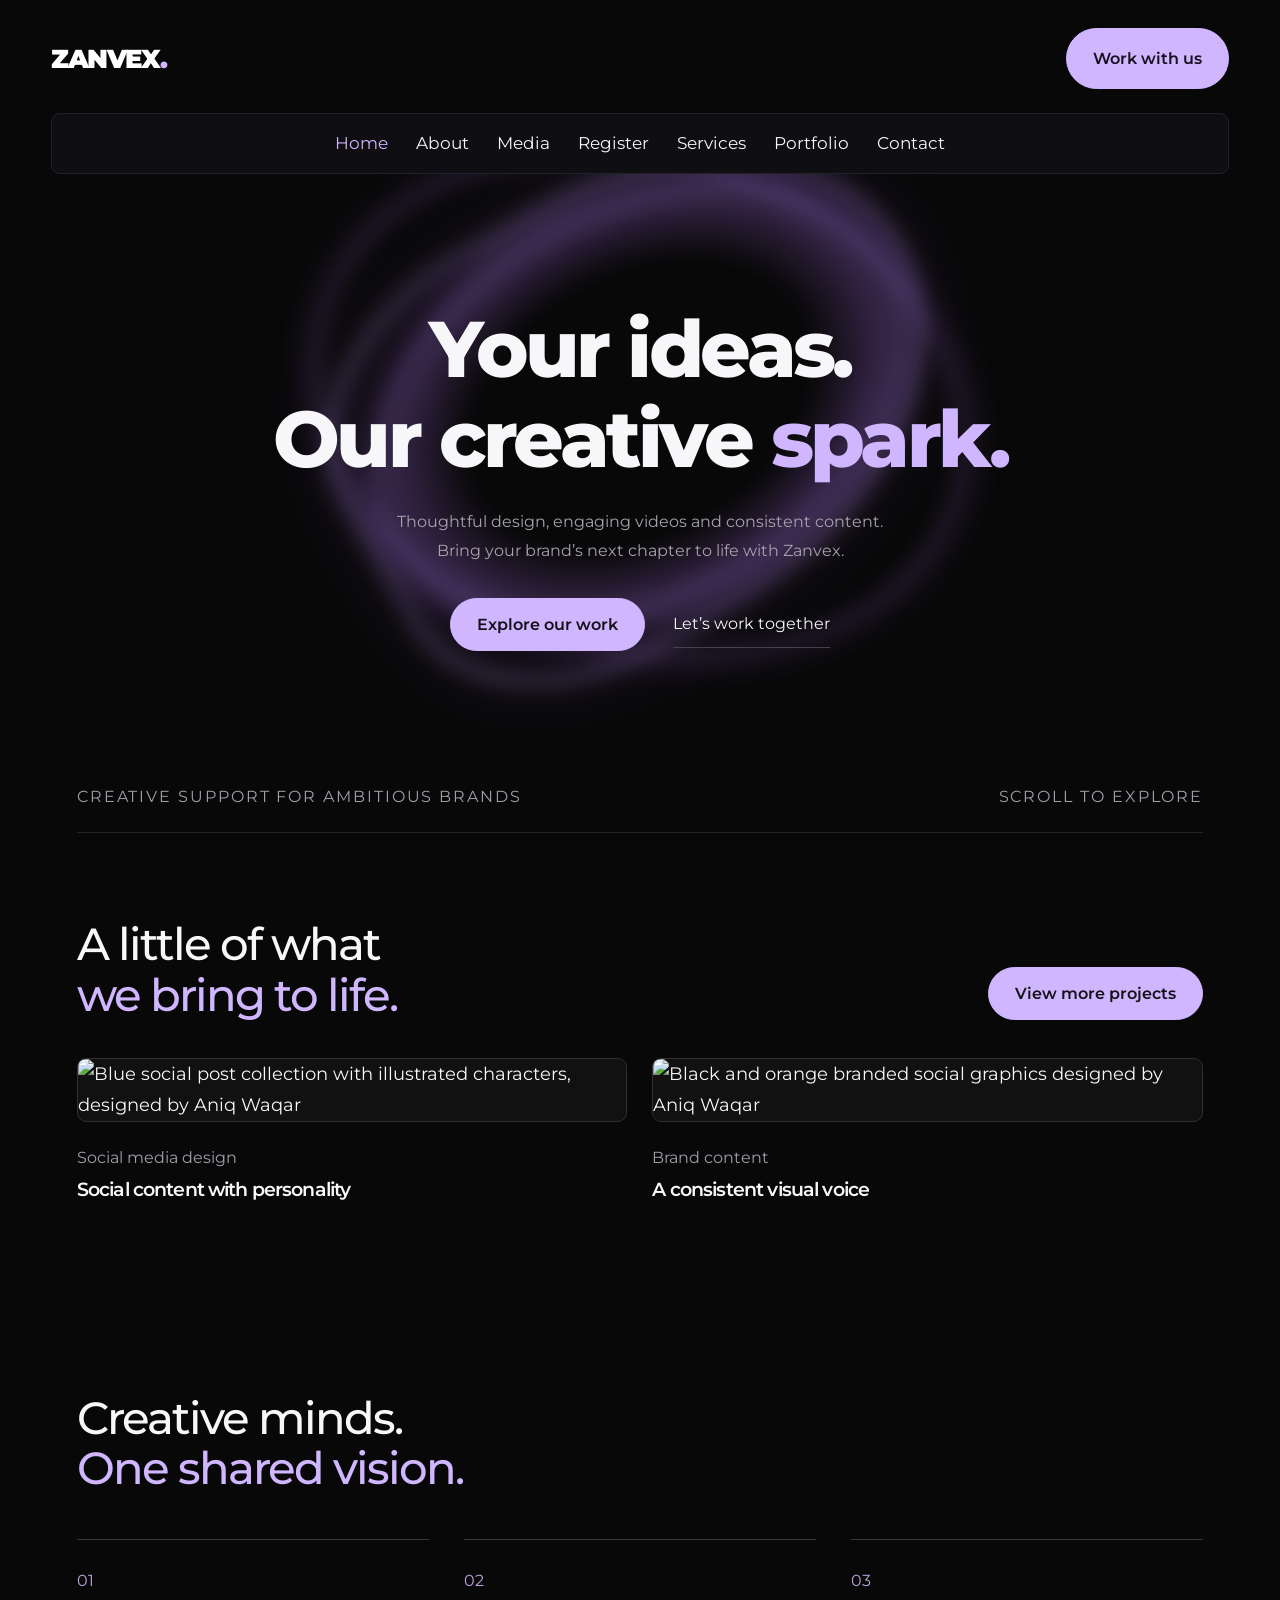
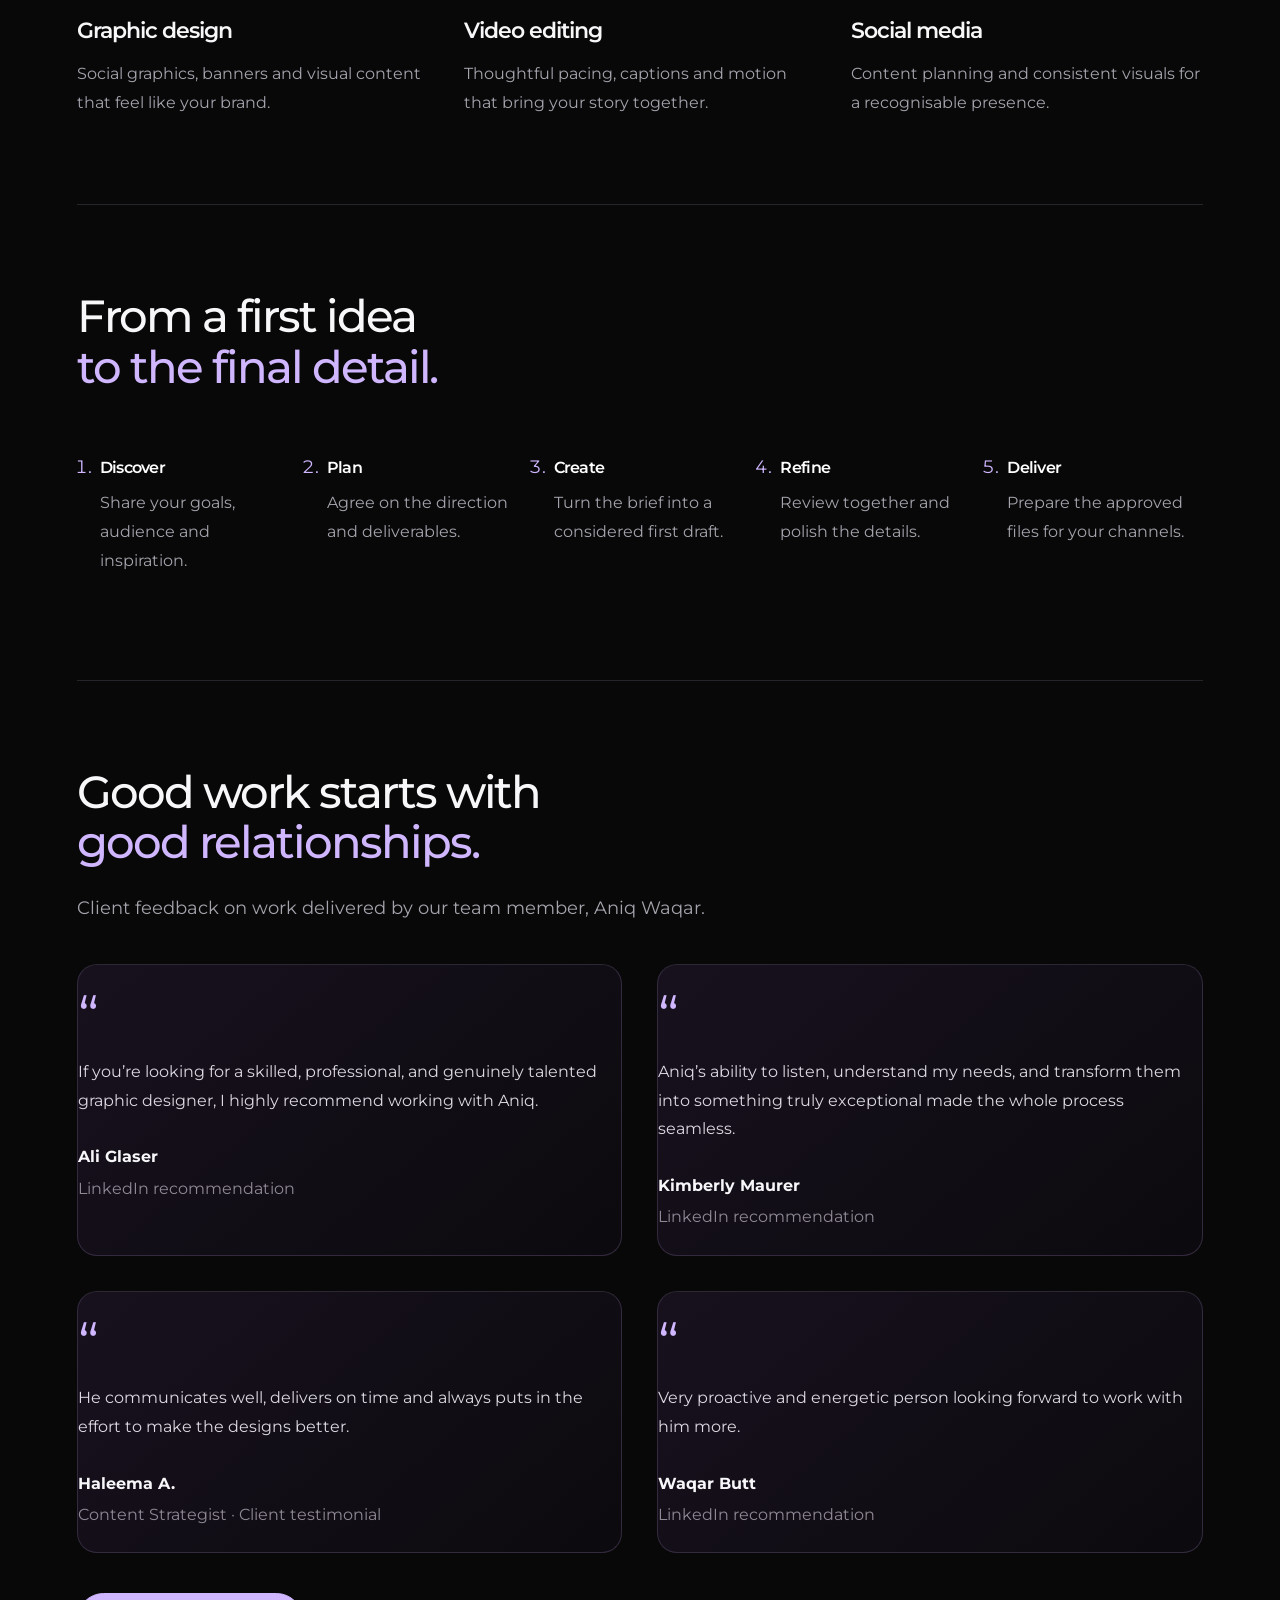
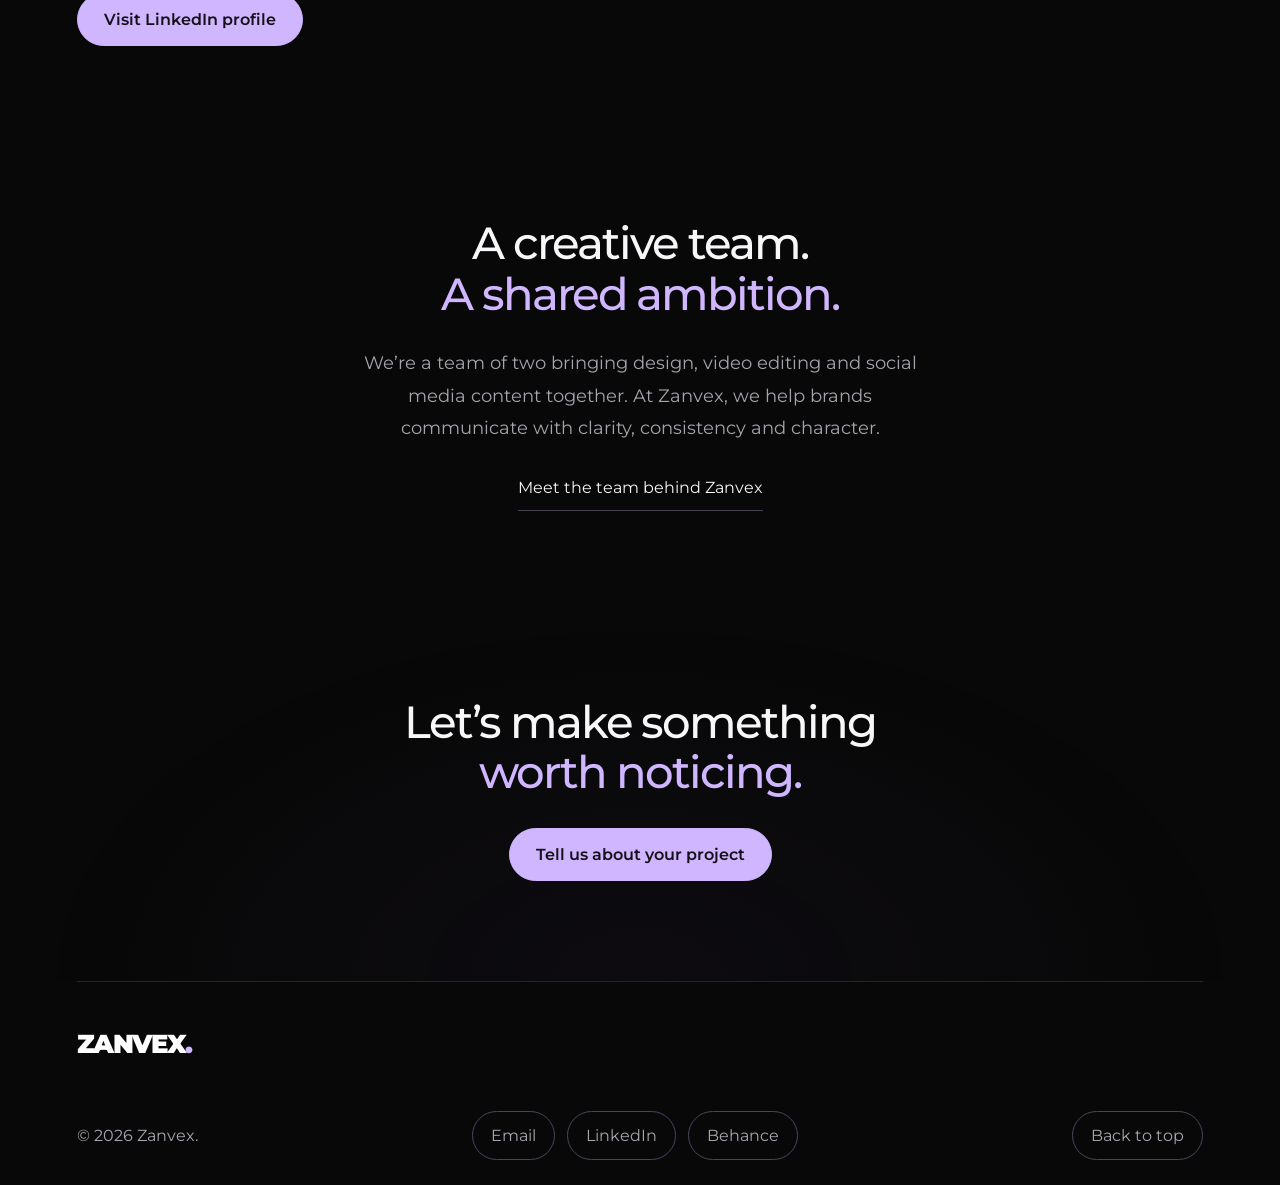
==== index.html @ f35feeb8 "My first commit push For Web tech project" ====
<!DOCTYPE html>
<html lang="en">
    <head>
        <meta charset="UTF-8">
        <meta name="viewport" content="width=device-width, initial-scale=1.0">
        <meta name="description" content="Zanvex creative agency: graphic design, video editing and social media content.">
        <title>Creative design & content | Zanvex</title>
        <link rel="preconnect" href="https://fonts.googleapis.com">
        <link rel="preconnect" href="https://fonts.gstatic.com" crossorigin>
        <link href="https://fonts.googleapis.com/css2?family=Montserrat:wght@400;500;600;700;800;900&amp;display=swap" rel="stylesheet">
        <link rel="stylesheet" href="shared.css">
        <link rel="stylesheet" href="home.css">
    </head>
    <body id="top">
        <a class="skip" href="#main">Skip to content</a>
        <header class="site-header">
            <a class="logo" href="index.html" aria-label="Zanvex home">ZANVEX<span>.</span>
            </a>
            <nav aria-label="Main navigation">
                <a href="index.html" aria-current="page">Home</a>
                <a href="about.html">About</a>
                <a href="media.html">Media</a>
                <a href="register.html">Register</a>
                <a href="services.html">Services</a>
                <a href="portfolio.html">Portfolio</a>
                <a href="contact.html">Contact</a>
            </nav>
            <a class="header-cta" href="contact.html">Work with us</a>
        </header>
        <main id="main">
            <section class="hero">
                <div class="aura" aria-hidden="true">
                </div>
                <h1>Your ideas.<br>Our creative <em>spark.</em>
                </h1>
                <p class="hero-copy">Thoughtful design, engaging videos and consistent content.<br>Bring your brand’s next chapter to life with Zanvex.</p>
                <div class="actions">
                    <a class="button" href="portfolio.html">Explore our work </a>
                    <a class="text-link" href="contact.html">Let’s work together </a>
                </div>
                <div class="hero-foot">
                    <span>CREATIVE SUPPORT FOR AMBITIOUS BRANDS</span>
                    <a href="#selected-work">SCROLL TO EXPLORE </a>
                </div>
            </section>
            <section class="section" id="selected-work">
                <div class="section-heading">
                    <div>
                        <h2>A little of what<br>
                            <em>we bring to life.</em>
                        </h2>
                    </div>
                    <a class="button" href="portfolio.html">View more projects</a>
                </div>
                <div class="work-grid">
                    <figure class="project">
                        <a class="project-image" href="assets/social-designs.png" aria-label="Open full image: Social content with personality">
                            <img src="assets/social-designs.png" alt="Blue social post collection with illustrated characters, designed by Aniq Waqar" loading="lazy">
                            <span class="view">View design </span>
                        </a>
                        <figcaption>
                            <div>
                                <small>Social media design</small>
                                <h3>Social content with personality</h3>
                            </div>
                        </figcaption>
                    </figure>
                    <figure class="project">
                        <a class="project-image" href="assets/brand-content.png" aria-label="Open full image: A consistent visual voice">
                            <img src="assets/brand-content.png" alt="Black and orange branded social graphics designed by Aniq Waqar" loading="lazy">
                            <span class="view">View design </span>
                        </a>
                        <figcaption>
                            <div>
                                <small>Brand content</small>
                                <h3>A consistent visual voice</h3>
                            </div>
                        </figcaption>
                    </figure>
                </div>
            </section>
            <section class="section">
                <h2>Creative minds.<br>
                    <em>One shared vision.</em>
                </h2>
                <div class="service-preview">
                    <a href="services.html#design">
                        <span>01</span>
                        <h3>Graphic design</h3>
                        <p>Social graphics, banners and visual content that feel like your brand.</p>
                    </a>
                    <a href="services.html#video">
                        <span>02</span>
                        <h3>Video editing</h3>
                        <p>Thoughtful pacing, captions and motion that bring your story together.</p>
                    </a>
                    <a href="services.html#social">
                        <span>03</span>
                        <h3>Social media</h3>
                        <p>Content planning and consistent visuals for a recognisable presence.</p>
                    </a>
                </div>
            </section>
            <section class="section process">
                <h2>From a first idea<br>
                    <em>to the final detail.</em>
                </h2>
                <ol>
                    <li>
                        <h3>Discover</h3>
                        <p>Share your goals, audience and inspiration.</p>
                    </li>
                    <li>
                        <h3>Plan</h3>
                        <p>Agree on the direction and deliverables.</p>
                    </li>
                    <li>
                        <h3>Create</h3>
                        <p>Turn the brief into a considered first draft.</p>
                    </li>
                    <li>
                        <h3>Refine</h3>
                        <p>Review together and polish the details.</p>
                    </li>
                    <li>
                        <h3>Deliver</h3>
                        <p>Prepare the approved files for your channels.</p>
                    </li>
                </ol>
            </section>
            <section class="section">
                <h2>Good work starts with<br>
                    <em>good relationships.</em>
                </h2>
                <p class="testimonial-context">Client feedback on work delivered by our team member, Aniq Waqar.</p>
                <div class="testimonials">
                    <figure class="quote">
                        <span class="quote-mark" aria-hidden="true">“</span>
                        <blockquote>If you’re looking for a skilled, professional, and genuinely talented graphic designer, I highly recommend working with Aniq.</blockquote>
                        <figcaption>
                            <strong>Ali Glaser</strong>
                            <small>LinkedIn recommendation</small>
                        </figcaption>
                    </figure>
                    <figure class="quote">
                        <span class="quote-mark" aria-hidden="true">“</span>
                        <blockquote>Aniq’s ability to listen, understand my needs, and transform them into something truly exceptional made the whole process seamless.</blockquote>
                        <figcaption>
                            <strong>Kimberly Maurer</strong>
                            <small>LinkedIn recommendation</small>
                        </figcaption>
                    </figure>
                    <figure class="quote">
                        <span class="quote-mark" aria-hidden="true">“</span>
                        <blockquote>He communicates well, delivers on time and always puts in the effort to make the designs better.</blockquote>
                        <figcaption>
                            <strong>Haleema A.</strong>
                            <small>Content Strategist · Client testimonial</small>
                        </figcaption>
                    </figure>
                    <figure class="quote">
                        <span class="quote-mark" aria-hidden="true">“</span>
                        <blockquote>Very proactive and energetic person looking forward to work with him more.</blockquote>
                        <figcaption>
                            <strong>Waqar Butt</strong>
                            <small>LinkedIn recommendation</small>
                        </figcaption>
                    </figure>
                </div>
                <a class="button testimonial-link" href="https://www.linkedin.com/in/aniqwaqar/">Visit LinkedIn profile</a>
            </section>
            <section class="section about-preview">
                <h2>A creative team.<br>
                    <em>A shared ambition.</em>
                </h2>
                <p>We’re a team of two bringing design, video editing and social media content together. At Zanvex, we help brands communicate with clarity, consistency and character.</p>
                <a class="text-link" href="about.html">Meet the team behind Zanvex </a>
            </section>
            <section class="end-cta">
                <h2>Let’s make something<br>
                    <em>worth noticing.</em>
                </h2>
                <a class="button" href="contact.html">Tell us about your project </a>
            </section>
        </main>
        <footer>
            <div class="footer-top">
                <a class="logo" href="index.html">ZANVEX<span>.</span>
                </a>
            </div>
            <div class="footer-bottom">
                <small>© 2026 Zanvex.</small>
                <div>
                    <a href="mailto:teamzanvex@gmail.com">Email </a>
                    <a href="https://www.linkedin.com/in/aniqwaqar/">LinkedIn </a>
                    <a href="https://www.behance.net/aniqwaqar">Behance </a>
                </div>
                <a href="#top">Back to top </a>
            </div>
        </footer>
    </body>
</html>
---- shared.css ----
/* Foundation: spacing, typography and accessible shared elements. */
* { box-sizing: border-box; }
html { scroll-behavior: smooth; }
body { margin: 0; background: #080808; color: #f7f6f9; font-family: 'Montserrat', Arial, sans-serif; font-size: 16px; line-height: 1.7; }
a { color: inherit; text-decoration: none; }
a:hover { color: #cfb6ff; }
a:focus-visible, button:focus-visible, summary:focus-visible { outline: 2px solid #cfb6ff; outline-offset: 6px; }
img { display: block; max-width: 100%; }
h1, h2, h3, p, figure { margin: 0; }
h1, h2, h3 { line-height: 1.13; letter-spacing: -.045em; }
h1 { font-size: clamp(42px, 6.2vw, 86px); font-weight: 500; }
h2 { font-size: clamp(29px, 3.5vw, 48px); font-weight: 500; }
h3 { font-size: 22px; font-weight: 600; }
em { color: #cfb6ff; font-style: normal; }
p { color: #a6a3ad; }
.section { width: min(1180px, 88%); margin: auto; padding: 86px 0; }
.eyebrow { color: #b5a4ce; font-size: 16px; letter-spacing: .2em; font-weight: 600; margin-bottom: 25px; }
.site-header { width: min(1320px, 92%); margin: 20px auto 0; display: flex; align-items: center; justify-content: space-between; gap: 20px; position: relative; z-index: 5; }
.logo { font-family: 'Gilroy Heavy', 'Montserrat', sans-serif; font-size: 26px; font-weight: 900; letter-spacing: -.06em; color: white; }
.logo span { color: #cfb6ff; }
nav { display: flex; gap: 26px; align-items: center; font-size: 16px; }
nav a { padding: 10px 0; }
nav a[aria-current='page'] { color: #cfb6ff; }
.header-cta { font-size: 16px; padding: 10px 18px; border: 1px solid #343137; border-radius: 7px; }
.header-cta span { padding-left: 15px; }
.button { display: inline-flex; align-items: center; justify-content: center; padding: 15px 23px; border: 1px solid #cfb6ff; background: #cfb6ff; color: #151018; border-radius: 6px; font: 600 16px 'Montserrat', sans-serif; cursor: pointer; transition: transform .25s, background .25s, box-shadow .25s; }
.button:hover { color: #151018; background: #e5d6ff; transform: translateY(-3px); box-shadow: 0 8px 28px #aa7be626; }
.text-link { display: inline-block; font-size: 16px; padding: 9px 0; border-bottom: 1px solid #49404f; }
.skip { position: absolute; left: 20px; top: -100px; z-index: 20; background: #cfb6ff; color: black; padding: 12px; }
.skip:focus { top: 10px; }
footer { width: min(1180px,88%); margin: auto; border-top: 1px solid #262329; padding: 40px 0 25px; }
.footer-top, .footer-bottom { display: flex; justify-content: space-between; align-items: center; gap: 20px; }
.footer-top p { font-size: 16px; }
.footer-bottom { margin-top: 45px; font-size: 16px; color: #aaa5b0; }
.footer-bottom div { display: flex; gap: 24px; }
.end-cta { text-align: center; padding: 100px 20px; background: radial-gradient(ellipse at bottom, #251a3433, transparent 65%); }
.end-cta .button { margin-top: 30px; }
@media (max-width: 850px) { .site-header { flex-wrap: wrap; } nav { order: 3; width: 100%; justify-content: center; gap: 24px; } .section { padding: 58px 0; } }
@media (max-width: 520px) { nav { gap: 17px; font-size: 16px; } .logo { font-size: 23px; } .footer-top, .footer-bottom { flex-direction: column; align-items: flex-start; } .footer-bottom { margin-top: 25px; } .end-cta { padding: 65px 6%; } }
@media (prefers-reduced-motion: reduce) { html { scroll-behavior: auto; } *, *::before, *::after { animation: none !important; transition: none !important; } }


/* Revision: readable agency typography and fully rounded controls. */
body { font-size: 18px; }
p, blockquote, .service-card p:not(.eyebrow), .about-layout p,
.service-preview p, .process p, .principles p, aside p,
.contact-details > p:not(.eyebrow), details p, .hero-copy { font-size: 18px; line-height: 1.8; }
.site-header { padding-top: 8px; gap: 24px; }
nav { font-size: 17px; gap: 25px; }
nav a { padding: 15px 8px; }
.header-cta, .button { border-radius: 999px; padding: 16px 26px; font-size: 16px; font-weight: 600; }
.header-cta { background: #cfb6ff; color: #17101e; border-color: #cfb6ff; transition: transform .25s, box-shadow .25s, background .25s; white-space: nowrap; }
.header-cta:hover { color: #17101e; background: #e5d6ff; transform: translateY(-3px); box-shadow: 0 8px 30px #ba8cf63b; }
.button:hover { box-shadow: 0 9px 32px #b983ff44; }
.hero h1 { font-weight: 800; }
.hero-copy { max-width: 760px; }
.hero-foot { font-size: 13px; }
.footer-bottom, .footer-bottom small { font-size: 16px; }
.footer-bottom { flex-wrap: wrap; }
.footer-bottom div { flex-wrap: wrap; gap: 12px; }
.footer-bottom a, .social-links a { display: inline-block; padding: 10px 18px; border: 1px solid #51415f; border-radius: 999px; font-size: 16px; transition: color .25s, background .25s, transform .25s; }
.footer-bottom a:hover, .social-links a:hover { color: #17101e; background: #cfb6ff; transform: translateY(-3px); }
.view { border-radius: 999px; }
/* Every section has a restrained entrance; supported browsers trigger it on scroll. */
main > section { animation: section-enter .8s ease-out both; }
@keyframes section-enter { from { opacity: .3; transform: translateY(24px); } to { opacity: 1; transform: none; } }
@supports (animation-timeline: view()) {
 main > section:not(.hero) { animation: section-enter linear both; animation-timeline: view(); animation-range: entry 0% entry 25%; }
}
/* Pointer hover feedback without JavaScript or cursor tracking. */
.project-image, .service-card, .quote, .monogram { transition: transform .35s, border-color .35s, box-shadow .35s; }
.project-image:hover, .service-card:hover { border-color: #cfb6ff; box-shadow: 0 12px 38px #a96ae527; }
.quote { border: 1px solid #342a3f; border-radius: 20px; padding: 28px; background: linear-gradient(140deg,#17111e,#0c0a0e); }
.quote:hover { transform: translateY(-7px); border-color: #bb94eb; box-shadow: 0 15px 40px #a96ae526; }
.testimonial-context { margin-top: 24px; }
.testimonial-link { margin-top: 15px; }
.monogram:hover { transform: rotate(-2deg) scale(1.02); box-shadow: 0 0 50px #a96ae52b; }
@media (max-width: 1050px) { .site-header { flex-wrap: wrap; } nav { order: 3; width: 100%; justify-content: center; } }
@media (max-width: 600px) {
 nav { flex-wrap: wrap; gap: 3px 12px; padding: 8px; font-size: 16px; }
 nav a { padding: 8px 4px; }
 .header-cta { padding: 12px 18px; font-size: 15px; }
 .hero h1 { font-size: clamp(38px,9vw,55px); }
 .footer-bottom div { gap: 10px; }
 .hero-foot { flex-direction: column; align-items: center; gap: 15px; }
 .hero-foot span { max-width: none; }
 .monogram span { font-size: 12px; }
}
@media (prefers-reduced-motion: reduce) {
 main > section, .aura, .aura::before, .aura::after { animation: none !important; opacity: 1; transform: none; }
}


/* Shared navigation accommodates all seven pages. */
nav { flex-wrap: wrap; gap: 12px; }
.site-header { flex-wrap: wrap; }
nav { order: 3; width: 100%; justify-content: center; }
---- home.css ----
/* Home: atmospheric hero, selected projects and editorial sections. */
nav { border: 1px solid #242229; border-radius: 9px; padding: 0 22px; background: #131116c9; }
.hero { position: relative; isolation: isolate; text-align: center; padding: 130px 6% 0; overflow: hidden; }
.hero h1 { position: relative; }
.hero-copy { max-width: 630px; margin: 25px auto 0; font-size: 16px; }
.actions { display: flex; align-items: center; justify-content: center; gap: 28px; margin-top: 32px; }
.aura { position: absolute; z-index: -1; width: 570px; height: 400px; left: calc(50% - 285px); top: 0; border: 3px solid #c6a2ff66; border-radius: 43% 57% 62% 38%; background: radial-gradient(ellipse, transparent 46%, #ac75e832 60%, transparent 72%); box-shadow: inset 0 0 60px #9b66da32, 0 0 80px #9462ce24; filter: blur(18px); transform: rotate(-30deg); animation: drift 12s ease-in-out infinite alternate; }
@keyframes drift { to { transform: translate(50px,15px) rotate(30deg) scale(1.12); border-radius: 60% 40% 30% 70%; } }
.hero-foot { border-bottom: 1px solid #262329; display: flex; justify-content: space-between; margin: 110px auto 0; padding: 22px 0; font-size: 16px; letter-spacing: .12em; color: #a49caa; max-width: 1180px; }
.section-heading { display: flex; align-items: end; justify-content: space-between; gap: 20px; margin-bottom: 38px; }
.work-grid { display: grid; grid-template-columns: 1fr 1fr; gap: 25px; }
.service-preview { display: flex; gap: 35px; margin-top: 45px; }
.service-preview a { flex: 1; border-top: 1px solid #3b3442; padding-top: 25px; transition: transform .25s; }
.service-preview a:hover { transform: translateY(-5px); }
.service-preview span { color: #bca2df; font-size: 16px; }
.service-preview h3 { margin: 24px 0 16px; }
.service-preview p { font-size: 16px; }
.service-preview b { display: block; color: #cfb6ff; margin-top: 20px; }
.process { border-top: 1px solid #262329; border-bottom: 1px solid #262329; }
.process ol { display: flex; gap: 28px; padding: 30px 0 0 20px; color: #cfb6ff; }
.process li { flex: 1; padding-left: 3px; }
.process h3 { font-size: 16px; color: #fff; margin: 12px 0; }
.process p { font-size: 16px; }
.testimonials { display: grid; grid-template-columns: 1fr 1fr; gap: 35px; margin: 40px 0 25px; }
.quote { padding: 24px 0; border-top: 1px solid #2c2732; }
.quote-mark { color: #cfb6ff; font-size: 55px; line-height: 1; }
blockquote { margin: 12px 0 28px; font-size: 16px; color: #ddd9e2; }
.quote strong, .quote small { display: block; }
.quote strong { font-size: 16px; }
.quote small { color: #8f8996; font-size: 16px; margin-top: 4px; }
.about-preview { max-width: 780px; text-align: center; }
.about-preview > p:not(.eyebrow) { margin: 28px auto 20px; max-width: 590px; }
@media (max-width:850px) { .hero { padding-top: 85px; } .process ol { flex-wrap: wrap; } .process li { flex: 1 1 120px; } .service-preview { gap: 20px; } }
@media (max-width:600px) { .work-grid, .testimonials { grid-template-columns: 1fr; } .service-preview { flex-direction: column; } .hero-foot { margin-top: 70px; gap: 15px; font-size: 16px; } .hero-foot span { max-width: 160px; } .actions { flex-direction: column; gap: 12px; } .section-heading { align-items: start; flex-direction: column; } }
.project-image { display: block; position: relative; overflow: hidden; border-radius: 9px; border: 1px solid #302d34; background: #111; }
.project img { width: 100%; transition: transform .6s; }
.project-image:hover img { transform: scale(1.035); }
.view { position: absolute; right: 16px; bottom: 16px; background: #cfb6ff; color: #17101e; padding: 9px 15px; border-radius: 5px; font-size: 16px; opacity: 0; transform: translateY(5px); transition: .25s; }
.project-image:hover .view, .project-image:focus-visible .view { opacity: 1; transform: none; }
.project figcaption { display: flex; justify-content: space-between; padding: 20px 0; }
.project small { font-size: 16px; color: #a49caa; }
.project h3 { margin-top: 7px; font-size: 19px; }
@media (hover: none) { .view { opacity: 1; transform: none; } }

/* Continuous CSS orbit and breathing glow; no scripts required. */
.aura { width: 610px; height: 440px; left: calc(50% - 305px); top: 10px; border: 4px solid #c9a7ff99; filter: blur(10px); background: radial-gradient(ellipse,transparent 43%,#ba7cff40 60%,transparent 73%); animation: orbit-glow 9s ease-in-out infinite alternate; }
.aura::before, .aura::after { content: ''; position: absolute; inset: 24px; border-radius: 50%; border: 2px solid #c4a1fa88; box-shadow: 0 0 38px #b079f555; animation: ring-turn 15s linear infinite; }
.aura::after { inset: -25px; border-color: #b785ec55; transform: rotate(45deg); animation-direction: reverse; }
@keyframes orbit-glow { 0% { transform: translate(-60px,0) rotate(-25deg) scale(.9); opacity: .6; } 50% { transform: translate(35px,30px) rotate(30deg) scale(1.08); opacity: 1; } 100% { transform: translate(-15px,60px) rotate(90deg) scale(.95); opacity: .75; } }
@keyframes ring-turn { from { transform: rotate(0deg) scaleX(.8); } to { transform: rotate(360deg) scaleX(.8); } }
@media (max-width:600px) { .aura { width: 390px; height: 340px; left: calc(50% - 195px); } }
@media (prefers-reduced-motion:reduce) { .aura,.aura::before,.aura::after { animation: none !important; } }
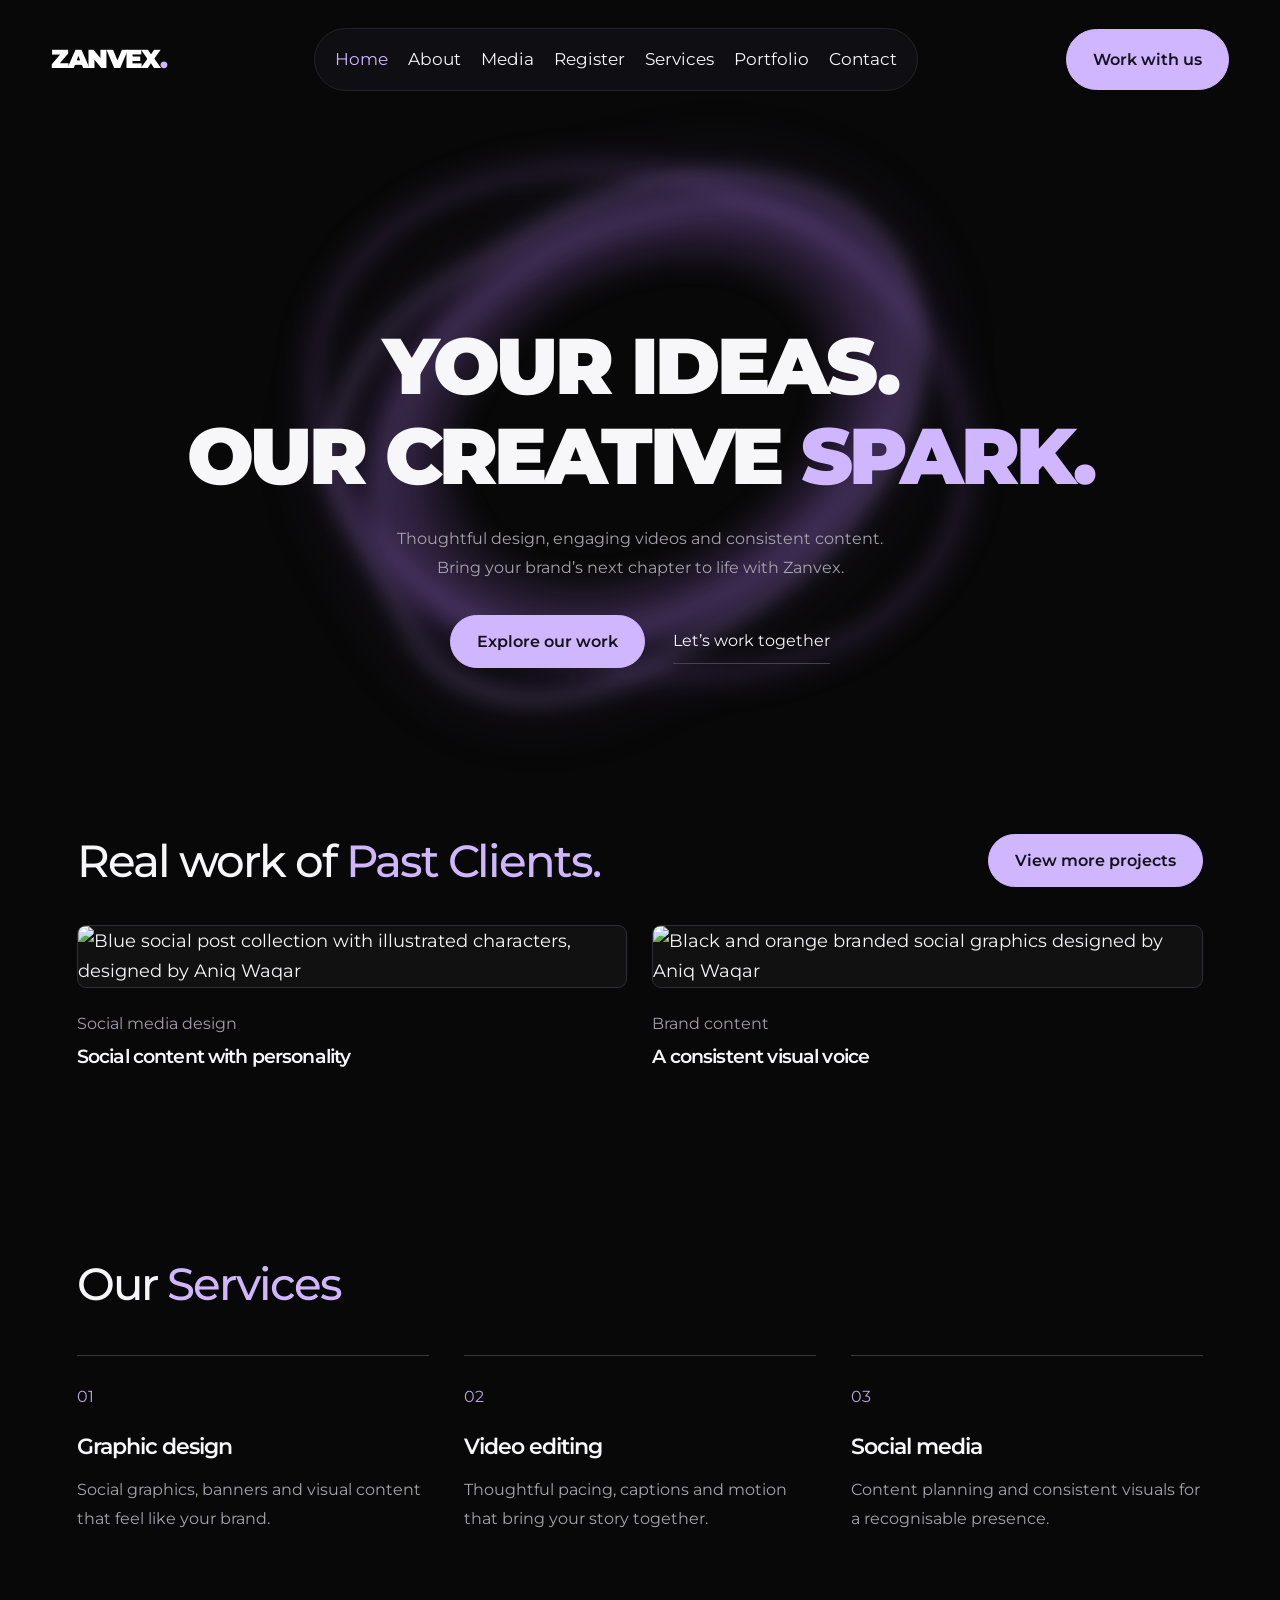
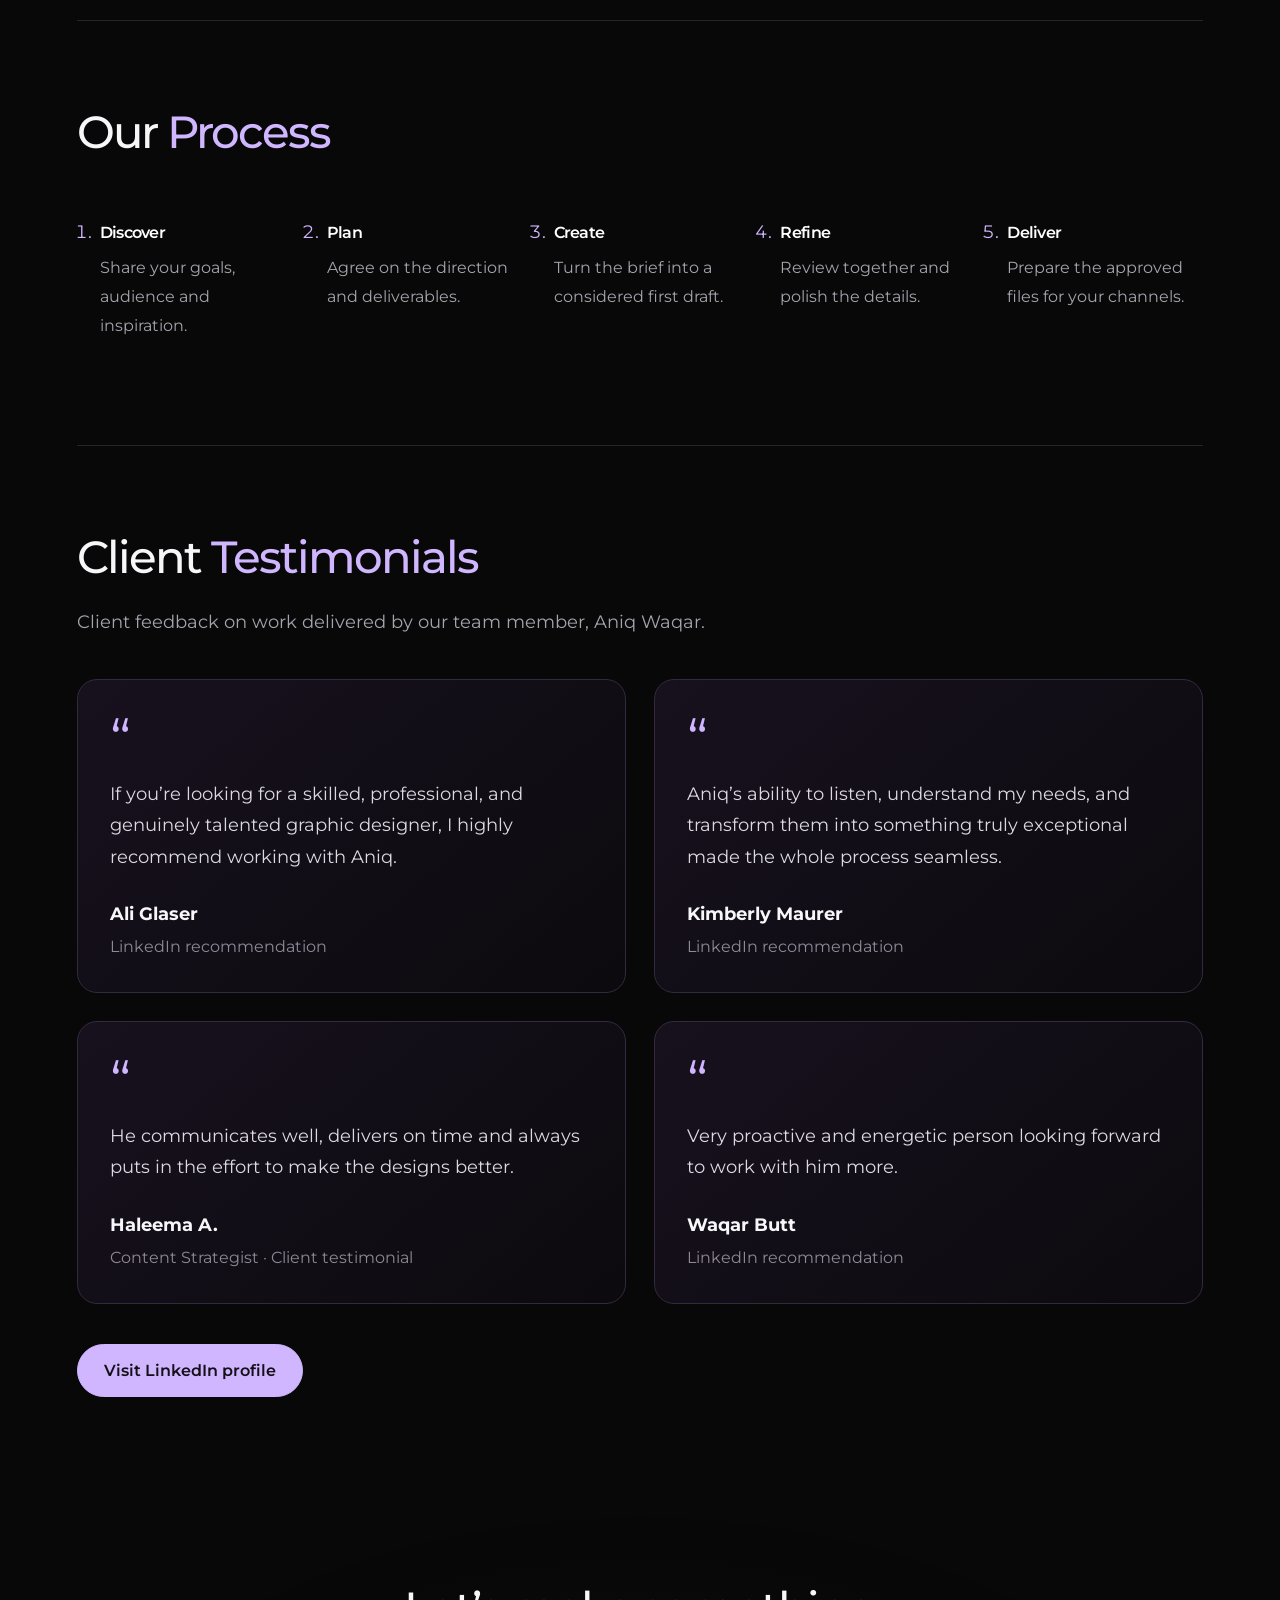
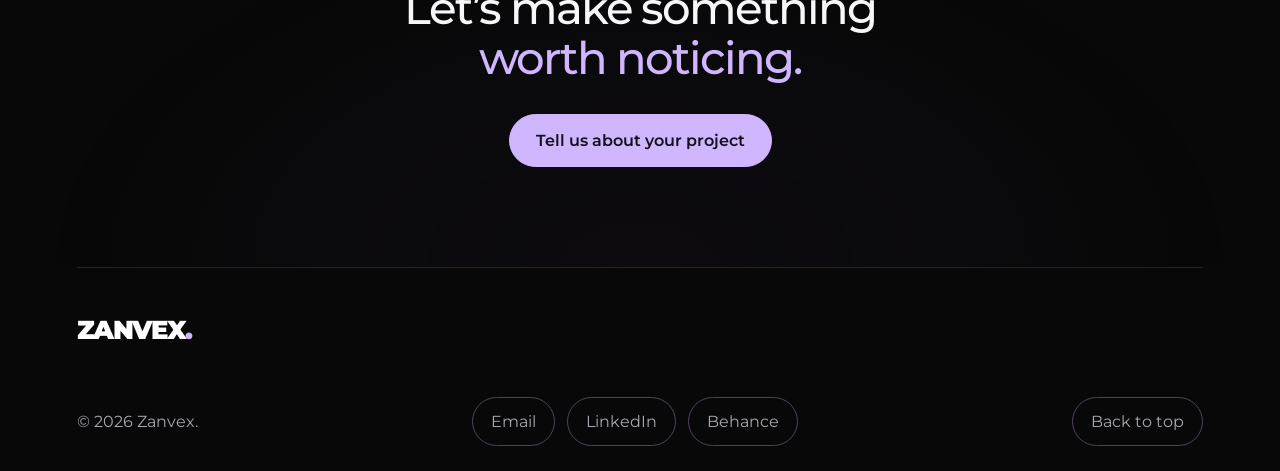
==== commit 4ff7d4fa: "Update homepage layout and hero typography" ====
--- a/index.html
+++ b/index.html
@@ -1,6 +1,7 @@
 <!DOCTYPE html>
 <html lang="en">
     <head>
+        <link href="https://fonts.googleapis.com/css2?family=Great+Vibes&display=swap" rel="stylesheet">
         <meta charset="UTF-8">
         <meta name="viewport" content="width=device-width, initial-scale=1.0">
         <meta name="description" content="Zanvex creative agency: graphic design, video editing and social media content.">
@@ -31,23 +32,19 @@
             <section class="hero">
                 <div class="aura" aria-hidden="true">
                 </div>
-                <h1>Your ideas.<br>Our creative <em>spark.</em>
+                <h1>YOUR IDEAs.<br>OUR CREATIVE <em>SPARK.</em>
                 </h1>
                 <p class="hero-copy">Thoughtful design, engaging videos and consistent content.<br>Bring your brand’s next chapter to life with Zanvex.</p>
                 <div class="actions">
                     <a class="button" href="portfolio.html">Explore our work </a>
                     <a class="text-link" href="contact.html">Let’s work together </a>
                 </div>
-                <div class="hero-foot">
-                    <span>CREATIVE SUPPORT FOR AMBITIOUS BRANDS</span>
-                    <a href="#selected-work">SCROLL TO EXPLORE </a>
-                </div>
+
             </section>
             <section class="section" id="selected-work">
                 <div class="section-heading">
                     <div>
-                        <h2>A little of what<br>
-                            <em>we bring to life.</em>
+                        <h2>Real work of <em>Past Clients.</em>
                         </h2>
                     </div>
                     <a class="button" href="portfolio.html">View more projects</a>
@@ -80,8 +77,8 @@
                 </div>
             </section>
             <section class="section">
-                <h2>Creative minds.<br>
-                    <em>One shared vision.</em>
+                <h2>Our
+                    <em>Services</em>
                 </h2>
                 <div class="service-preview">
                     <a href="services.html#design">
@@ -102,8 +99,8 @@
                 </div>
             </section>
             <section class="section process">
-                <h2>From a first idea<br>
-                    <em>to the final detail.</em>
+                <h2>Our
+                    <em>Process</em>
                 </h2>
                 <ol>
                     <li>
@@ -129,8 +126,8 @@
                 </ol>
             </section>
             <section class="section">
-                <h2>Good work starts with<br>
-                    <em>good relationships.</em>
+                <h2>Client
+                    <em> Testimonials</em>
                 </h2>
                 <p class="testimonial-context">Client feedback on work delivered by our team member, Aniq Waqar.</p>
                 <div class="testimonials">
@@ -169,13 +166,7 @@
                 </div>
                 <a class="button testimonial-link" href="https://www.linkedin.com/in/aniqwaqar/">Visit LinkedIn profile</a>
             </section>
-            <section class="section about-preview">
-                <h2>A creative team.<br>
-                    <em>A shared ambition.</em>
-                </h2>
-                <p>We’re a team of two bringing design, video editing and social media content together. At Zanvex, we help brands communicate with clarity, consistency and character.</p>
-                <a class="text-link" href="about.html">Meet the team behind Zanvex </a>
-            </section>
+            
             <section class="end-cta">
                 <h2>Let’s make something<br>
                     <em>worth noticing.</em>
--- a/home.css
+++ b/home.css
@@ -7,7 +7,7 @@
 .aura { position: absolute; z-index: -1; width: 570px; height: 400px; left: calc(50% - 285px); top: 0; border: 3px solid #c6a2ff66; border-radius: 43% 57% 62% 38%; background: radial-gradient(ellipse, transparent 46%, #ac75e832 60%, transparent 72%); box-shadow: inset 0 0 60px #9b66da32, 0 0 80px #9462ce24; filter: blur(18px); transform: rotate(-30deg); animation: drift 12s ease-in-out infinite alternate; }
 @keyframes drift { to { transform: translate(50px,15px) rotate(30deg) scale(1.12); border-radius: 60% 40% 30% 70%; } }
 .hero-foot { border-bottom: 1px solid #262329; display: flex; justify-content: space-between; margin: 110px auto 0; padding: 22px 0; font-size: 16px; letter-spacing: .12em; color: #a49caa; max-width: 1180px; }
-.section-heading { display: flex; align-items: end; justify-content: space-between; gap: 20px; margin-bottom: 38px; }
+.section-heading { display: flex; align-items: end; justify-content: space-between; gap: 50px; margin-bottom: 38px; }
 .work-grid { display: grid; grid-template-columns: 1fr 1fr; gap: 25px; }
 .service-preview { display: flex; gap: 35px; margin-top: 45px; }
 .service-preview a { flex: 1; border-top: 1px solid #3b3442; padding-top: 25px; transition: transform .25s; }
@@ -50,3 +50,146 @@
 @keyframes ring-turn { from { transform: rotate(0deg) scaleX(.8); } to { transform: rotate(360deg) scaleX(.8); } }
 @media (max-width:600px) { .aura { width: 390px; height: 340px; left: calc(50% - 195px); } }
 @media (prefers-reduced-motion:reduce) { .aura,.aura::before,.aura::after { animation: none !important; } }
+
+/* Homepage header: logo, navigation, contact button */
+.site-header {
+    display: flex;
+    align-items: center;
+    justify-content: space-between;
+    flex-wrap: nowrap;
+    gap: 20px;
+}
+
+.site-header > .logo {
+    flex-shrink: 0;
+}
+
+.site-header > nav {
+    order: 0;
+    width: auto;
+    min-width: 0;
+    flex: 0 1 auto;
+    display: flex;
+    align-items: center;
+    justify-content: center;
+    flex-wrap: wrap;
+    gap: 4px 12px;
+    padding: 6px 16px;
+    border-radius: 999px;
+}
+
+.site-header > nav a {
+    padding: 10px 4px;
+    white-space: nowrap;
+}
+
+.site-header > .header-cta {
+    flex-shrink: 0;
+    white-space: nowrap;
+}
+
+/* Hero spacing after removing the bottom text strip */
+.hero {
+    padding-bottom: 80px;
+}
+
+.hero h1 {
+    text-transform: uppercase;
+    font-weight: 900;
+}
+
+.hero h1 em {
+    font-weight: inherit;
+}
+
+/* Testimonial cards with consistent internal spacing */
+.testimonials {
+    grid-template-columns: repeat(2, minmax(0, 1fr));
+    align-items: stretch;
+    gap: 28px;
+}
+
+.testimonials > .quote {
+    display: flex;
+    flex-direction: column;
+    min-width: 0;
+    margin: 0;
+    padding: 32px;
+    border: 1px solid #342a3f;
+    border-radius: 20px;
+    background: linear-gradient(140deg, #17111e, #0c0a0e);
+}
+
+.quote .quote-mark {
+    display: block;
+    line-height: 1;
+    margin-bottom: 12px;
+}
+
+.quote blockquote {
+    margin: 0 0 28px;
+    font-size: 18px;
+    line-height: 1.75;
+    overflow-wrap: anywhere;
+}
+
+.quote figcaption {
+    margin-top: auto;
+}
+
+.quote strong {
+    font-size: 18px;
+    line-height: 1.5;
+}
+
+.quote small {
+    margin-top: 6px;
+    font-size: 16px;
+    line-height: 1.6;
+}
+
+/* Keep the header comfortable on tablets and phones */
+@media (max-width: 1100px) {
+    .site-header {
+        flex-wrap: wrap;
+    }
+
+    .site-header > nav {
+        order: 3;
+        flex-basis: 100%;
+        width: 100%;
+        border-radius: 24px;
+    }
+}
+
+@media (max-width: 600px) {
+    .hero {
+        padding-bottom: 50px;
+    }
+
+    .testimonials {
+        grid-template-columns: 1fr;
+        gap: 20px;
+    }
+
+    .testimonials > .quote {
+        padding: 24px;
+    }
+
+    .site-header > nav {
+        gap: 4px 10px;
+        padding: 10px;
+    }
+}
+
+/* Move the hero down without clipping its glow */
+.hero {
+    margin-top: 100px;
+    overflow: visible;
+}
+
+@media (max-width: 600px) {
+    .hero {
+        margin-top: 25px;
+    }
+}
